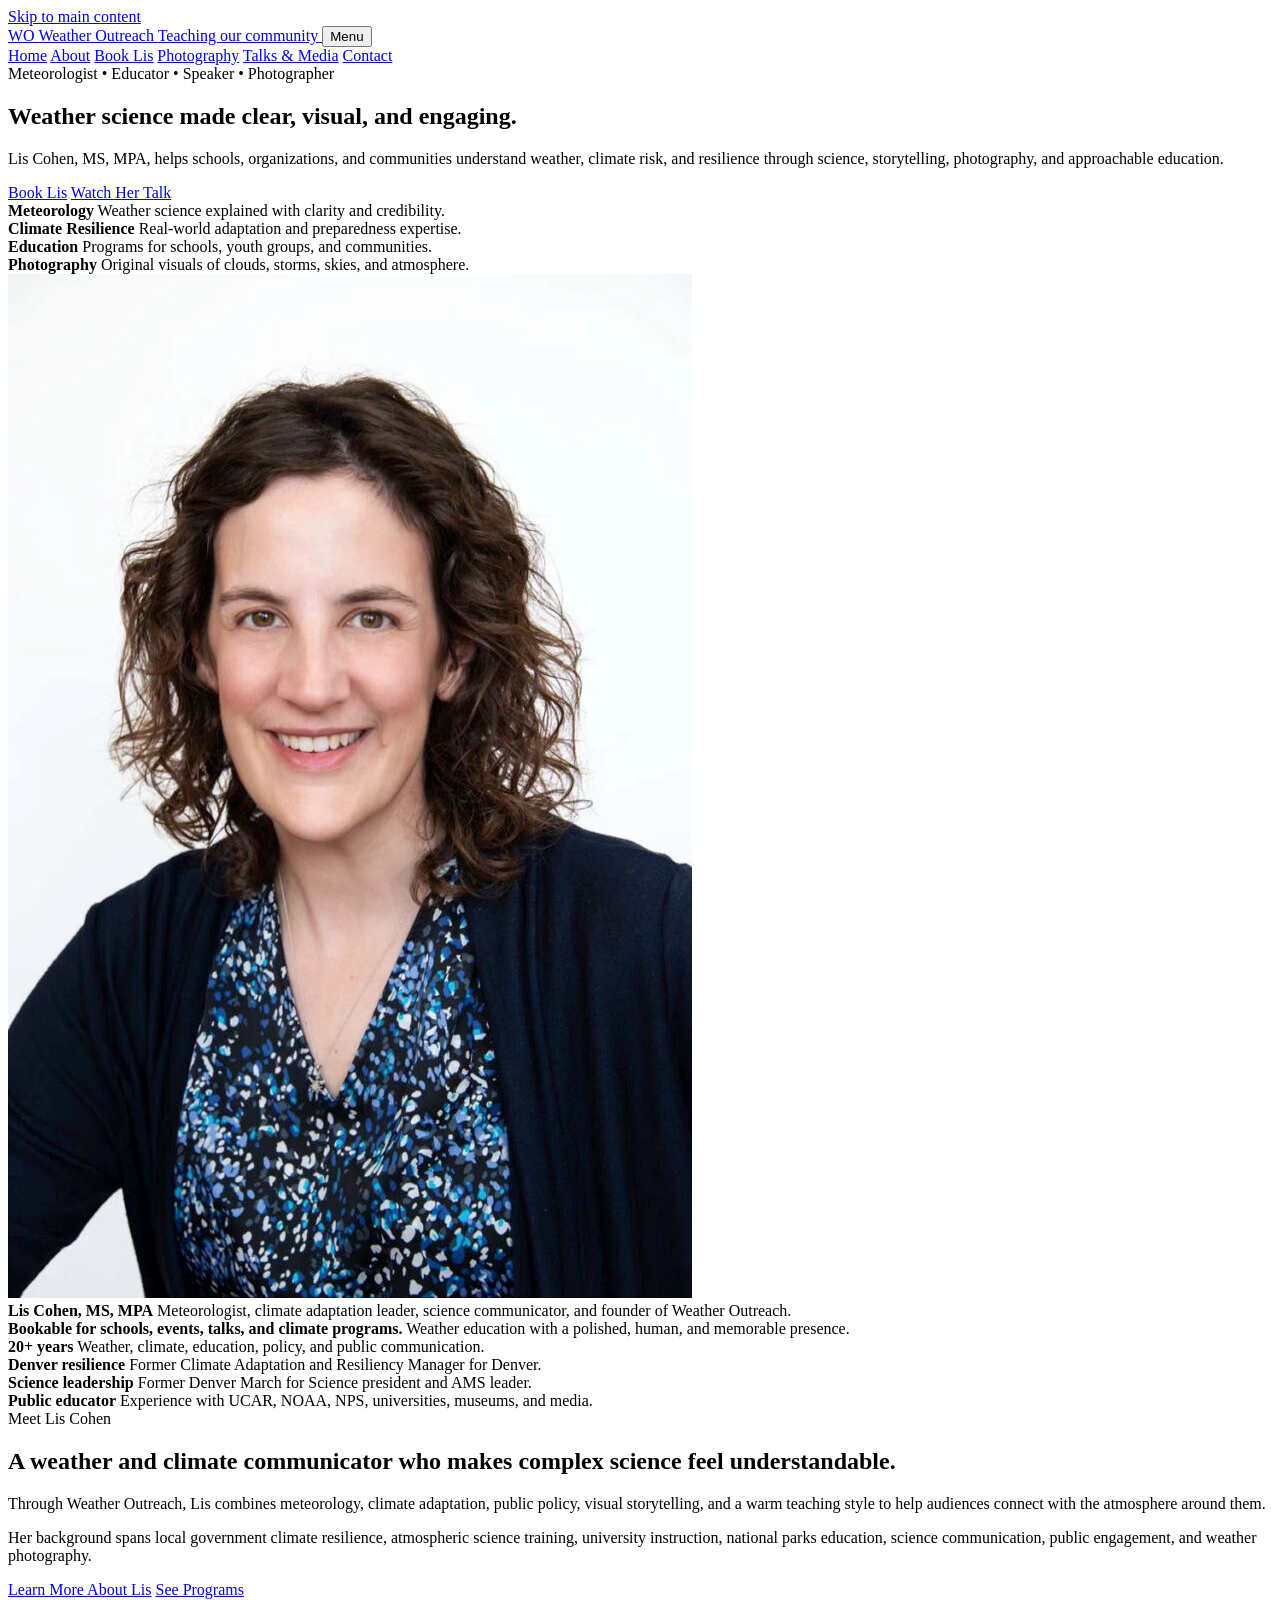
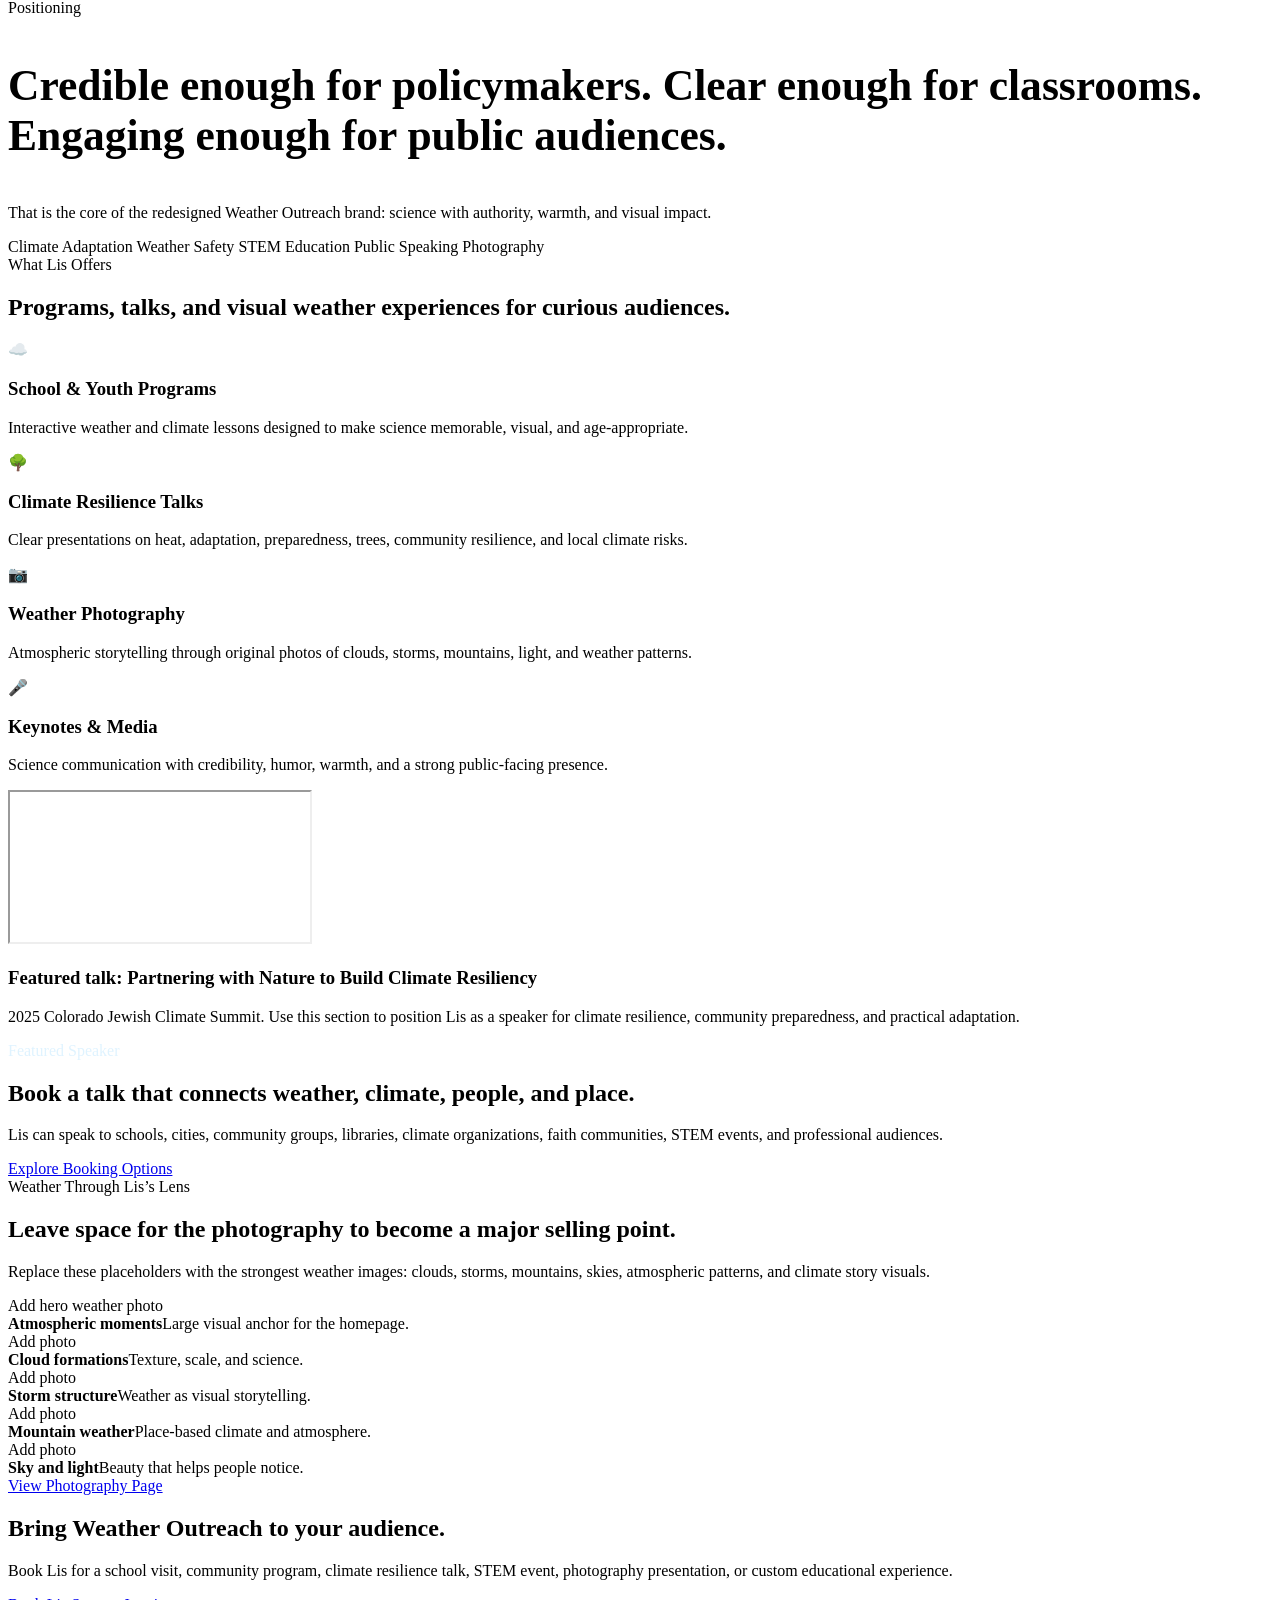
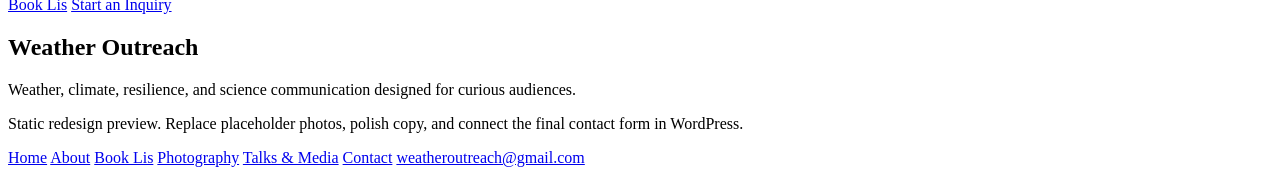
==== index.html @ 55902515 "Rename index(2).html to index.html" ====
<!doctype html>
<html lang="en">
<head>
  <meta charset="utf-8">
  <meta name="viewport" content="width=device-width, initial-scale=1">
  <title>Weather Outreach | Lis Cohen, Meteorologist & Climate Communicator</title>
  <meta name="description" content="Lis Cohen, MS, MPA, is a meteorologist, climate resilience leader, educator, speaker, and weather photographer available for programs and events.">
  <link rel="stylesheet" href="styles.css">
</head><body>
  <a class="skip-link" href="#main">Skip to main content</a>

  <header class="site-header">
    <div class="nav-wrap">
      <a class="brand" href="index.html" aria-label="Weather Outreach home">
        <span class="brand-mark">WO</span>
        <span class="brand-text">
          <span class="brand-title">Weather Outreach</span>
          <span class="brand-subtitle">Teaching our community</span>
        </span>
      </a>

      <button class="nav-toggle" type="button" aria-expanded="false" aria-controls="site-nav">Menu</button>

      <nav class="site-nav" id="site-nav" aria-label="Main navigation">
        <a href="index.html" aria-current="page">Home</a>
        <a href="about.html">About</a>
        <a href="booking.html" class="nav-cta">Book Lis</a>
        <a href="photography.html">Photography</a>
        <a href="media.html">Talks & Media</a>
        <a href="contact.html">Contact</a>
      </nav>
    </div>
  </header>

  <main id="main">
    <section class="hero-home">
      <div class="hero-grid">
        <div class="hero-copy reveal">
          <div class="eyebrow"><span class="dot"></span>Meteorologist • Educator • Speaker • Photographer</div>
          <h1 class="display">Weather science made clear, visual, and engaging.</h1>
          <p class="lead">Lis Cohen, MS, MPA, helps schools, organizations, and communities understand weather, climate risk, and resilience through science, storytelling, photography, and approachable education.</p>
          <div class="button-row">
            <a class="button white" href="booking.html">Book Lis</a>
            <a class="button ghost-white" href="media.html">Watch Her Talk</a>
          </div>

          <div class="hero-meta">
            <div>
              <strong>Meteorology</strong>
              <span>Weather science explained with clarity and credibility.</span>
            </div>
            <div>
              <strong>Climate Resilience</strong>
              <span>Real-world adaptation and preparedness expertise.</span>
            </div>
            <div>
              <strong>Education</strong>
              <span>Programs for schools, youth groups, and communities.</span>
            </div>
            <div>
              <strong>Photography</strong>
              <span>Original visuals of clouds, storms, skies, and atmosphere.</span>
            </div>
          </div>
        </div>

        <div class="hero-media reveal">
          <div class="portrait-card">
            <img src="lis.jpg" alt="Portrait of Lis Cohen" loading="eager">
            <div class="portrait-caption">
              <strong>Lis Cohen, MS, MPA</strong>
              <span>Meteorologist, climate adaptation leader, science communicator, and founder of Weather Outreach.</span>
            </div>
          </div>
          <div class="float-card">
            <strong>Bookable for schools, events, talks, and climate programs.</strong>
            <span>Weather education with a polished, human, and memorable presence.</span>
          </div>
        </div>
      </div>
    </section>

    <section class="proof-strip" aria-label="Professional highlights">
      <div class="proof-card reveal">
        <div class="proof-item">
          <strong>20+ years</strong>
          <span>Weather, climate, education, policy, and public communication.</span>
        </div>
        <div class="proof-item">
          <strong>Denver resilience</strong>
          <span>Former Climate Adaptation and Resiliency Manager for Denver.</span>
        </div>
        <div class="proof-item">
          <strong>Science leadership</strong>
          <span>Former Denver March for Science president and AMS leader.</span>
        </div>
        <div class="proof-item">
          <strong>Public educator</strong>
          <span>Experience with UCAR, NOAA, NPS, universities, museums, and media.</span>
        </div>
      </div>
    </section>

    <section class="section">
      <div class="grid-2">
        <div class="reveal">
          <div class="kicker">Meet Lis Cohen</div>
          <h2 class="title">A weather and climate communicator who makes complex science feel understandable.</h2>
          <p class="lead">Through Weather Outreach, Lis combines meteorology, climate adaptation, public policy, visual storytelling, and a warm teaching style to help audiences connect with the atmosphere around them.</p>
          <p class="text-muted">Her background spans local government climate resilience, atmospheric science training, university instruction, national parks education, science communication, public engagement, and weather photography.</p>
          <div class="button-row">
            <a class="button primary" href="about.html">Learn More About Lis</a>
            <a class="button ghost" href="booking.html">See Programs</a>
          </div>
        </div>

        <div class="panel reveal">
          <div class="kicker">Positioning</div>
          <h3 class="title" style="font-size: clamp(30px, 3.4vw, 44px);">Credible enough for policymakers. Clear enough for classrooms. Engaging enough for public audiences.</h3>
          <p class="lead">That is the core of the redesigned Weather Outreach brand: science with authority, warmth, and visual impact.</p>
          <div class="logo-row">
            <span class="logo-pill">Climate Adaptation</span>
            <span class="logo-pill">Weather Safety</span>
            <span class="logo-pill">STEM Education</span>
            <span class="logo-pill">Public Speaking</span>
            <span class="logo-pill">Photography</span>
          </div>
        </div>
      </div>
    </section>

    <section class="section compact">
      <div class="section-header center reveal">
        <div class="kicker">What Lis Offers</div>
        <h2 class="title">Programs, talks, and visual weather experiences for curious audiences.</h2>
      </div>

      <div class="grid-4">
        <article class="card lift reveal">
          <div class="card-icon">☁️</div>
          <h3>School & Youth Programs</h3>
          <p>Interactive weather and climate lessons designed to make science memorable, visual, and age-appropriate.</p>
        </article>

        <article class="card lift reveal">
          <div class="card-icon">🌳</div>
          <h3>Climate Resilience Talks</h3>
          <p>Clear presentations on heat, adaptation, preparedness, trees, community resilience, and local climate risks.</p>
        </article>

        <article class="card lift reveal">
          <div class="card-icon">📷</div>
          <h3>Weather Photography</h3>
          <p>Atmospheric storytelling through original photos of clouds, storms, mountains, light, and weather patterns.</p>
        </article>

        <article class="card lift reveal">
          <div class="card-icon">🎤</div>
          <h3>Keynotes & Media</h3>
          <p>Science communication with credibility, humor, warmth, and a strong public-facing presence.</p>
        </article>
      </div>
    </section>

    <section class="section">
      <div class="media-grid">
        <div class="video-card reveal">
          <div class="video-frame">
            <iframe src="https://www.youtube.com/embed/r7lY6BytIMY" title="Lis Cohen talk at the 2025 Colorado Jewish Climate Summit" allow="accelerometer; autoplay; clipboard-write; encrypted-media; gyroscope; picture-in-picture; web-share" allowfullscreen></iframe>
          </div>
          <div class="video-copy">
            <h3>Featured talk: Partnering with Nature to Build Climate Resiliency</h3>
            <p class="text-muted">2025 Colorado Jewish Climate Summit. Use this section to position Lis as a speaker for climate resilience, community preparedness, and practical adaptation.</p>
          </div>
        </div>

        <div class="dark-panel reveal">
          <div class="kicker" style="color: #dff3ff;">Featured Speaker</div>
          <h2 class="title">Book a talk that connects weather, climate, people, and place.</h2>
          <p>Lis can speak to schools, cities, community groups, libraries, climate organizations, faith communities, STEM events, and professional audiences.</p>
          <div class="button-row">
            <a class="button white" href="booking.html">Explore Booking Options</a>
          </div>
        </div>
      </div>
    </section>

    <section class="section compact">
      <div class="section-header reveal">
        <div class="kicker">Weather Through Lis’s Lens</div>
        <h2 class="title">Leave space for the photography to become a major selling point.</h2>
        <p class="lead">Replace these placeholders with the strongest weather images: clouds, storms, mountains, skies, atmospheric patterns, and climate story visuals.</p>
      </div>

      <div class="gallery-grid">
        <div class="photo-slot large reveal">
          <span class="placeholder-note">Add hero weather photo</span>
          <div class="photo-label"><strong>Atmospheric moments</strong><span>Large visual anchor for the homepage.</span></div>
        </div>
        <div class="photo-slot reveal">
          <span class="placeholder-note">Add photo</span>
          <div class="photo-label"><strong>Cloud formations</strong><span>Texture, scale, and science.</span></div>
        </div>
        <div class="photo-slot reveal">
          <span class="placeholder-note">Add photo</span>
          <div class="photo-label"><strong>Storm structure</strong><span>Weather as visual storytelling.</span></div>
        </div>
        <div class="photo-slot reveal">
          <span class="placeholder-note">Add photo</span>
          <div class="photo-label"><strong>Mountain weather</strong><span>Place-based climate and atmosphere.</span></div>
        </div>
        <div class="photo-slot reveal">
          <span class="placeholder-note">Add photo</span>
          <div class="photo-label"><strong>Sky and light</strong><span>Beauty that helps people notice.</span></div>
        </div>
      </div>

      <div class="button-row">
        <a class="button primary" href="photography.html">View Photography Page</a>
      </div>
    </section>

    <section class="cta-band reveal">
      <h2>Bring Weather Outreach to your audience.</h2>
      <p>Book Lis for a school visit, community program, climate resilience talk, STEM event, photography presentation, or custom educational experience.</p>
      <div class="button-row">
        <a class="button white" href="booking.html">Book Lis</a>
        <a class="button ghost-white" href="contact.html">Start an Inquiry</a>
      </div>
    </section>
  </main>

  <footer class="site-footer">
    <div class="footer-wrap">
      <div>
        <h2>Weather Outreach</h2>
        <p>Weather, climate, resilience, and science communication designed for curious audiences.</p>
        <p class="footer-small">Static redesign preview. Replace placeholder photos, polish copy, and connect the final contact form in WordPress.</p>
      </div>
      <div>
        <div class="footer-links">
          <a href="index.html">Home</a>
          <a href="about.html">About</a>
          <a href="booking.html">Book Lis</a>
          <a href="photography.html">Photography</a>
          <a href="media.html">Talks & Media</a>
          <a href="contact.html">Contact</a>
          <a href="mailto:weatheroutreach@gmail.com">weatheroutreach@gmail.com</a>
        </div>
      </div>
    </div>
  </footer>

  <script src="script.js"></script>
</body>
</html>
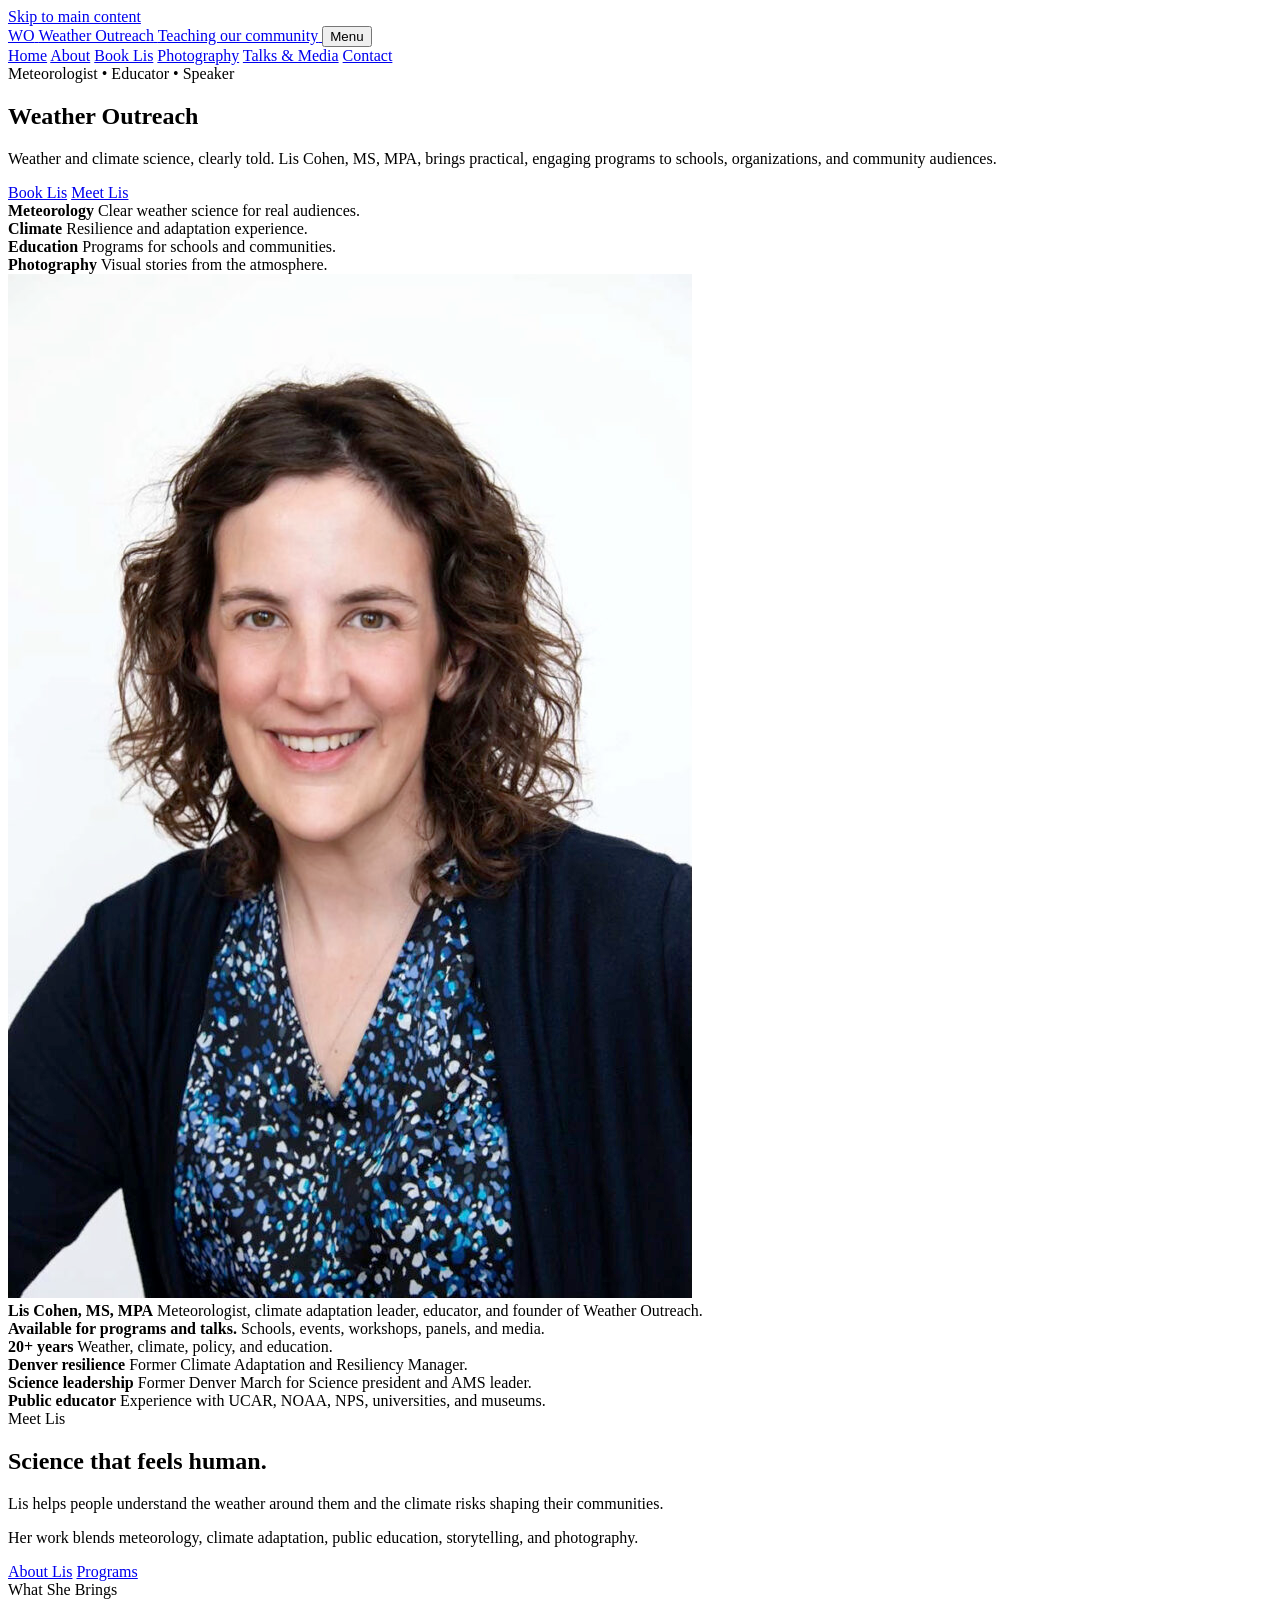
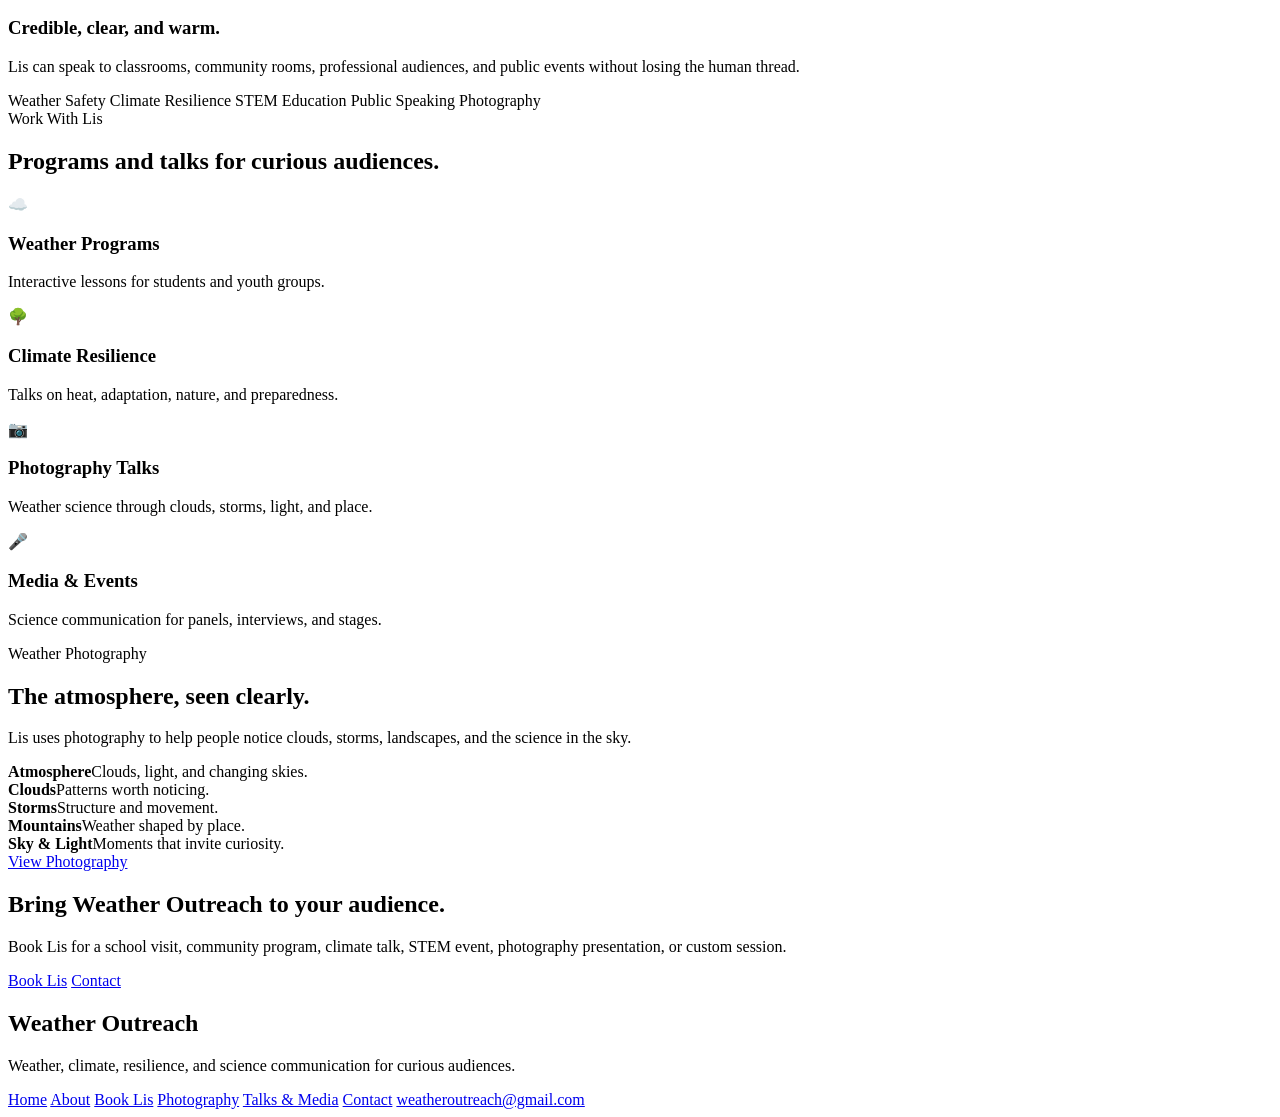
==== commit e975679a: "Rename index(3).html to index.html" ====
--- a/index.html
+++ b/index.html
@@ -3,10 +3,11 @@
 <head>
   <meta charset="utf-8">
   <meta name="viewport" content="width=device-width, initial-scale=1">
-  <title>Weather Outreach | Lis Cohen, Meteorologist & Climate Communicator</title>
-  <meta name="description" content="Lis Cohen, MS, MPA, is a meteorologist, climate resilience leader, educator, speaker, and weather photographer available for programs and events.">
+  <title>Weather Outreach | Lis Cohen</title>
+  <meta name="description" content="Weather Outreach is led by Lis Cohen, MS, MPA: meteorologist, climate adaptation leader, educator, speaker, and weather photographer.">
   <link rel="stylesheet" href="styles.css">
-</head><body>
+</head>
+<body>
   <a class="skip-link" href="#main">Skip to main content</a>
 
   <header class="site-header">
@@ -36,30 +37,30 @@
     <section class="hero-home">
       <div class="hero-grid">
         <div class="hero-copy reveal">
-          <div class="eyebrow"><span class="dot"></span>Meteorologist • Educator • Speaker • Photographer</div>
-          <h1 class="display">Weather science made clear, visual, and engaging.</h1>
-          <p class="lead">Lis Cohen, MS, MPA, helps schools, organizations, and communities understand weather, climate risk, and resilience through science, storytelling, photography, and approachable education.</p>
+          <div class="eyebrow"><span class="dot"></span>Meteorologist • Educator • Speaker</div>
+          <h1 class="display">Weather Outreach</h1>
+          <p class="lead">Weather and climate science, clearly told. Lis Cohen, MS, MPA, brings practical, engaging programs to schools, organizations, and community audiences.</p>
           <div class="button-row">
             <a class="button white" href="booking.html">Book Lis</a>
-            <a class="button ghost-white" href="media.html">Watch Her Talk</a>
+            <a class="button ghost-white" href="about.html">Meet Lis</a>
           </div>
 
           <div class="hero-meta">
             <div>
               <strong>Meteorology</strong>
-              <span>Weather science explained with clarity and credibility.</span>
-            </div>
-            <div>
-              <strong>Climate Resilience</strong>
-              <span>Real-world adaptation and preparedness expertise.</span>
+              <span>Clear weather science for real audiences.</span>
+            </div>
+            <div>
+              <strong>Climate</strong>
+              <span>Resilience and adaptation experience.</span>
             </div>
             <div>
               <strong>Education</strong>
-              <span>Programs for schools, youth groups, and communities.</span>
+              <span>Programs for schools and communities.</span>
             </div>
             <div>
               <strong>Photography</strong>
-              <span>Original visuals of clouds, storms, skies, and atmosphere.</span>
+              <span>Visual stories from the atmosphere.</span>
             </div>
           </div>
         </div>
@@ -69,12 +70,12 @@
             <img src="lis.jpg" alt="Portrait of Lis Cohen" loading="eager">
             <div class="portrait-caption">
               <strong>Lis Cohen, MS, MPA</strong>
-              <span>Meteorologist, climate adaptation leader, science communicator, and founder of Weather Outreach.</span>
+              <span>Meteorologist, climate adaptation leader, educator, and founder of Weather Outreach.</span>
             </div>
           </div>
           <div class="float-card">
-            <strong>Bookable for schools, events, talks, and climate programs.</strong>
-            <span>Weather education with a polished, human, and memorable presence.</span>
+            <strong>Available for programs and talks.</strong>
+            <span>Schools, events, workshops, panels, and media.</span>
           </div>
         </div>
       </div>
@@ -84,11 +85,11 @@
       <div class="proof-card reveal">
         <div class="proof-item">
           <strong>20+ years</strong>
-          <span>Weather, climate, education, policy, and public communication.</span>
+          <span>Weather, climate, policy, and education.</span>
         </div>
         <div class="proof-item">
           <strong>Denver resilience</strong>
-          <span>Former Climate Adaptation and Resiliency Manager for Denver.</span>
+          <span>Former Climate Adaptation and Resiliency Manager.</span>
         </div>
         <div class="proof-item">
           <strong>Science leadership</strong>
@@ -96,7 +97,7 @@
         </div>
         <div class="proof-item">
           <strong>Public educator</strong>
-          <span>Experience with UCAR, NOAA, NPS, universities, museums, and media.</span>
+          <span>Experience with UCAR, NOAA, NPS, universities, and museums.</span>
         </div>
       </div>
     </section>
@@ -104,23 +105,23 @@
     <section class="section">
       <div class="grid-2">
         <div class="reveal">
-          <div class="kicker">Meet Lis Cohen</div>
-          <h2 class="title">A weather and climate communicator who makes complex science feel understandable.</h2>
-          <p class="lead">Through Weather Outreach, Lis combines meteorology, climate adaptation, public policy, visual storytelling, and a warm teaching style to help audiences connect with the atmosphere around them.</p>
-          <p class="text-muted">Her background spans local government climate resilience, atmospheric science training, university instruction, national parks education, science communication, public engagement, and weather photography.</p>
+          <div class="kicker">Meet Lis</div>
+          <h2 class="title">Science that feels human.</h2>
+          <p class="lead">Lis helps people understand the weather around them and the climate risks shaping their communities.</p>
+          <p class="text-muted">Her work blends meteorology, climate adaptation, public education, storytelling, and photography.</p>
           <div class="button-row">
-            <a class="button primary" href="about.html">Learn More About Lis</a>
-            <a class="button ghost" href="booking.html">See Programs</a>
+            <a class="button primary" href="about.html">About Lis</a>
+            <a class="button ghost" href="booking.html">Programs</a>
           </div>
         </div>
 
         <div class="panel reveal">
-          <div class="kicker">Positioning</div>
-          <h3 class="title" style="font-size: clamp(30px, 3.4vw, 44px);">Credible enough for policymakers. Clear enough for classrooms. Engaging enough for public audiences.</h3>
-          <p class="lead">That is the core of the redesigned Weather Outreach brand: science with authority, warmth, and visual impact.</p>
+          <div class="kicker">What She Brings</div>
+          <h3 class="panel-title">Credible, clear, and warm.</h3>
+          <p class="lead">Lis can speak to classrooms, community rooms, professional audiences, and public events without losing the human thread.</p>
           <div class="logo-row">
-            <span class="logo-pill">Climate Adaptation</span>
             <span class="logo-pill">Weather Safety</span>
+            <span class="logo-pill">Climate Resilience</span>
             <span class="logo-pill">STEM Education</span>
             <span class="logo-pill">Public Speaking</span>
             <span class="logo-pill">Photography</span>
@@ -131,101 +132,73 @@
 
     <section class="section compact">
       <div class="section-header center reveal">
-        <div class="kicker">What Lis Offers</div>
-        <h2 class="title">Programs, talks, and visual weather experiences for curious audiences.</h2>
+        <div class="kicker">Work With Lis</div>
+        <h2 class="title">Programs and talks for curious audiences.</h2>
       </div>
 
       <div class="grid-4">
         <article class="card lift reveal">
           <div class="card-icon">☁️</div>
-          <h3>School & Youth Programs</h3>
-          <p>Interactive weather and climate lessons designed to make science memorable, visual, and age-appropriate.</p>
+          <h3>Weather Programs</h3>
+          <p>Interactive lessons for students and youth groups.</p>
         </article>
 
         <article class="card lift reveal">
           <div class="card-icon">🌳</div>
-          <h3>Climate Resilience Talks</h3>
-          <p>Clear presentations on heat, adaptation, preparedness, trees, community resilience, and local climate risks.</p>
+          <h3>Climate Resilience</h3>
+          <p>Talks on heat, adaptation, nature, and preparedness.</p>
         </article>
 
         <article class="card lift reveal">
           <div class="card-icon">📷</div>
-          <h3>Weather Photography</h3>
-          <p>Atmospheric storytelling through original photos of clouds, storms, mountains, light, and weather patterns.</p>
+          <h3>Photography Talks</h3>
+          <p>Weather science through clouds, storms, light, and place.</p>
         </article>
 
         <article class="card lift reveal">
           <div class="card-icon">🎤</div>
-          <h3>Keynotes & Media</h3>
-          <p>Science communication with credibility, humor, warmth, and a strong public-facing presence.</p>
-        </article>
-      </div>
-    </section>
-
-    <section class="section">
-      <div class="media-grid">
-        <div class="video-card reveal">
-          <div class="video-frame">
-            <iframe src="https://www.youtube.com/embed/r7lY6BytIMY" title="Lis Cohen talk at the 2025 Colorado Jewish Climate Summit" allow="accelerometer; autoplay; clipboard-write; encrypted-media; gyroscope; picture-in-picture; web-share" allowfullscreen></iframe>
-          </div>
-          <div class="video-copy">
-            <h3>Featured talk: Partnering with Nature to Build Climate Resiliency</h3>
-            <p class="text-muted">2025 Colorado Jewish Climate Summit. Use this section to position Lis as a speaker for climate resilience, community preparedness, and practical adaptation.</p>
-          </div>
-        </div>
-
-        <div class="dark-panel reveal">
-          <div class="kicker" style="color: #dff3ff;">Featured Speaker</div>
-          <h2 class="title">Book a talk that connects weather, climate, people, and place.</h2>
-          <p>Lis can speak to schools, cities, community groups, libraries, climate organizations, faith communities, STEM events, and professional audiences.</p>
-          <div class="button-row">
-            <a class="button white" href="booking.html">Explore Booking Options</a>
-          </div>
-        </div>
+          <h3>Media & Events</h3>
+          <p>Science communication for panels, interviews, and stages.</p>
+        </article>
       </div>
     </section>
 
     <section class="section compact">
       <div class="section-header reveal">
-        <div class="kicker">Weather Through Lis’s Lens</div>
-        <h2 class="title">Leave space for the photography to become a major selling point.</h2>
-        <p class="lead">Replace these placeholders with the strongest weather images: clouds, storms, mountains, skies, atmospheric patterns, and climate story visuals.</p>
+        <div class="kicker">Weather Photography</div>
+        <h2 class="title">The atmosphere, seen clearly.</h2>
+        <p class="lead">Lis uses photography to help people notice clouds, storms, landscapes, and the science in the sky.</p>
       </div>
 
       <div class="gallery-grid">
-        <div class="photo-slot large reveal">
-          <span class="placeholder-note">Add hero weather photo</span>
-          <div class="photo-label"><strong>Atmospheric moments</strong><span>Large visual anchor for the homepage.</span></div>
-        </div>
-        <div class="photo-slot reveal">
-          <span class="placeholder-note">Add photo</span>
-          <div class="photo-label"><strong>Cloud formations</strong><span>Texture, scale, and science.</span></div>
-        </div>
-        <div class="photo-slot reveal">
-          <span class="placeholder-note">Add photo</span>
-          <div class="photo-label"><strong>Storm structure</strong><span>Weather as visual storytelling.</span></div>
-        </div>
-        <div class="photo-slot reveal">
-          <span class="placeholder-note">Add photo</span>
-          <div class="photo-label"><strong>Mountain weather</strong><span>Place-based climate and atmosphere.</span></div>
-        </div>
-        <div class="photo-slot reveal">
-          <span class="placeholder-note">Add photo</span>
-          <div class="photo-label"><strong>Sky and light</strong><span>Beauty that helps people notice.</span></div>
+        <div class="photo-slot large sky-1 reveal">
+          <div class="photo-label"><strong>Atmosphere</strong><span>Clouds, light, and changing skies.</span></div>
+        </div>
+        <div class="photo-slot sky-2 reveal">
+          <div class="photo-label"><strong>Clouds</strong><span>Patterns worth noticing.</span></div>
+        </div>
+        <div class="photo-slot sky-3 reveal">
+          <div class="photo-label"><strong>Storms</strong><span>Structure and movement.</span></div>
+        </div>
+        <div class="photo-slot sky-4 reveal">
+          <div class="photo-label"><strong>Mountains</strong><span>Weather shaped by place.</span></div>
+        </div>
+        <div class="photo-slot sky-5 reveal">
+          <div class="photo-label"><strong>Sky & Light</strong><span>Moments that invite curiosity.</span></div>
         </div>
       </div>
 
       <div class="button-row">
-        <a class="button primary" href="photography.html">View Photography Page</a>
+        <a class="button primary" href="photography.html">View Photography</a>
       </div>
     </section>
 
     <section class="cta-band reveal">
       <h2>Bring Weather Outreach to your audience.</h2>
-      <p>Book Lis for a school visit, community program, climate resilience talk, STEM event, photography presentation, or custom educational experience.</p>
+      <p>Book Lis for a school visit, community program, climate talk, STEM event, photography presentation, or custom session.</p>
       <div class="button-row">
         <a class="button white" href="booking.html">Book Lis</a>
-        <a class="button ghost-white" href="contact.html">Start an Inquiry</a>
+        <a class="button ghost-white" href="contact.html">Contact</a>
       </div>
     </section>
   </main>
@@ -234,8 +207,7 @@
     <div class="footer-wrap">
       <div>
         <h2>Weather Outreach</h2>
-        <p>Weather, climate, resilience, and science communication designed for curious audiences.</p>
-        <p class="footer-small">Static redesign preview. Replace placeholder photos, polish copy, and connect the final contact form in WordPress.</p>
+        <p>Weather, climate, resilience, and science communication for curious audiences.</p>
       </div>
       <div>
         <div class="footer-links">
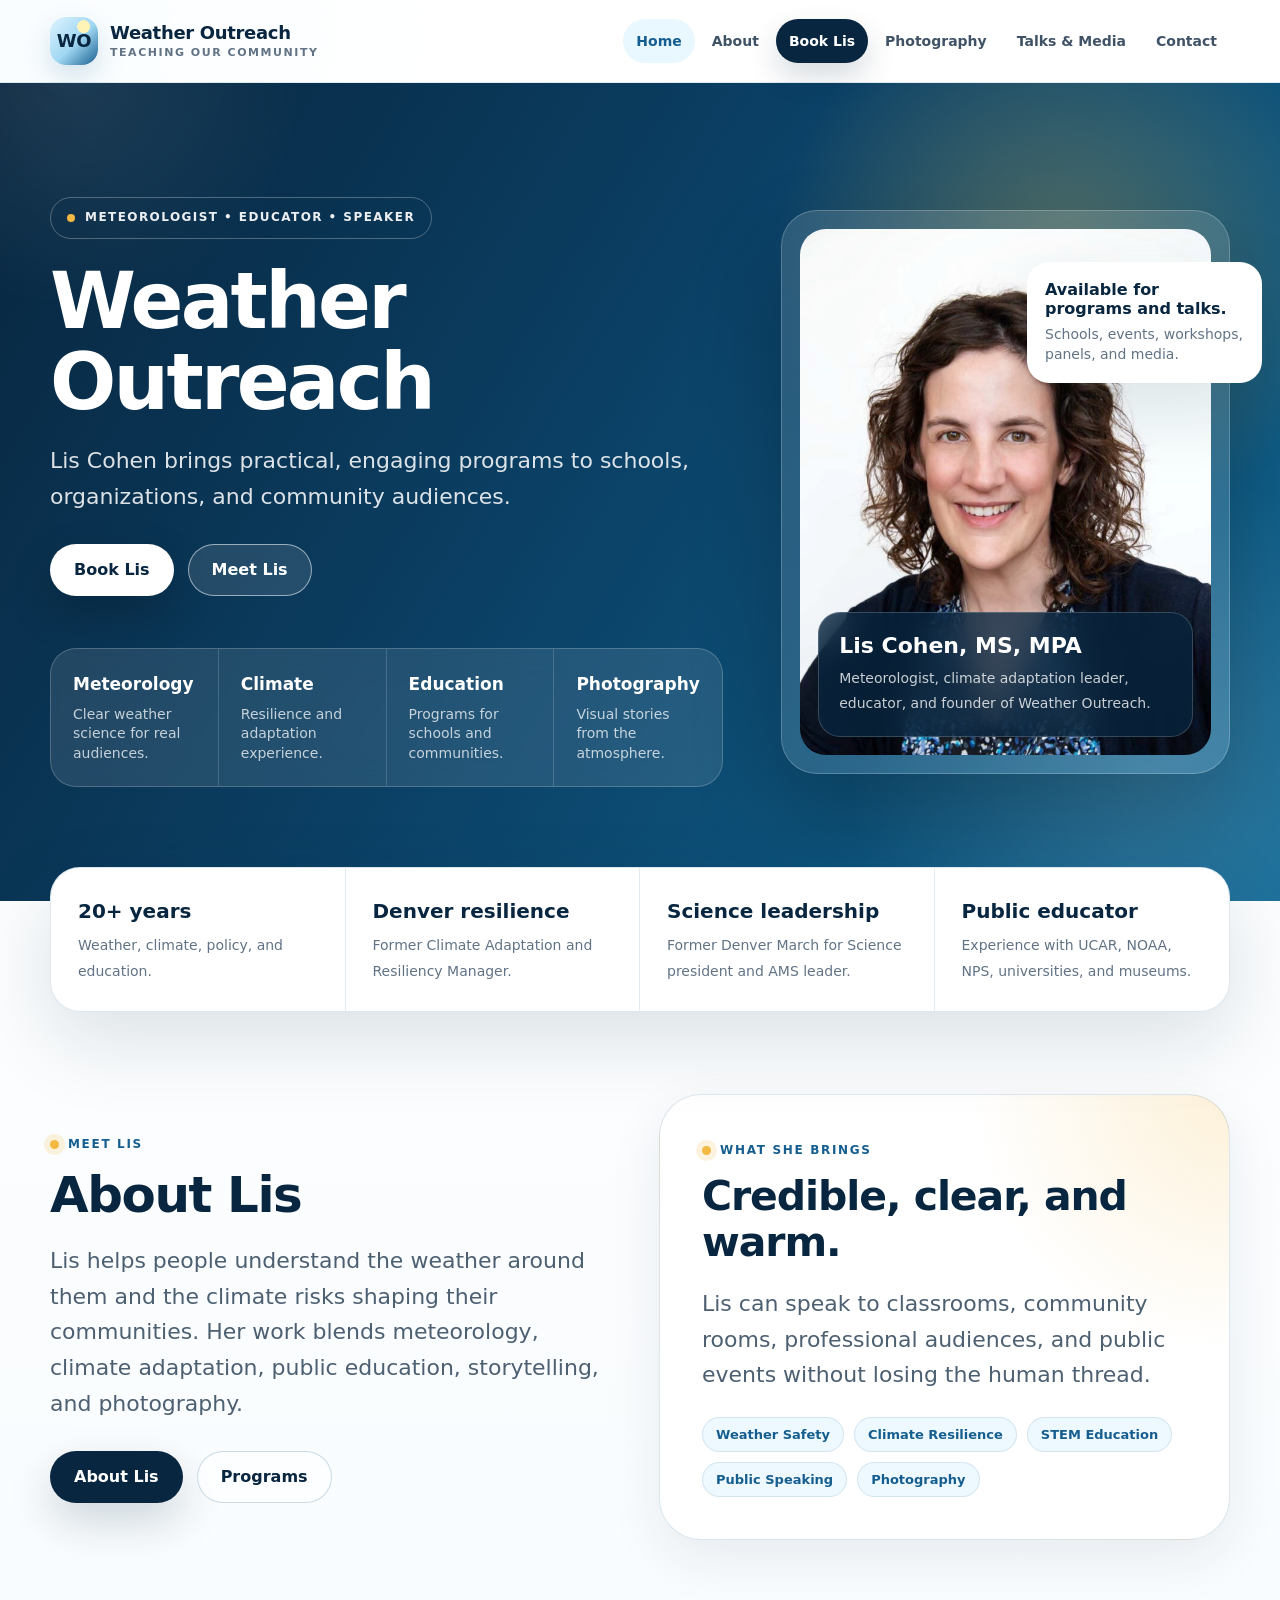
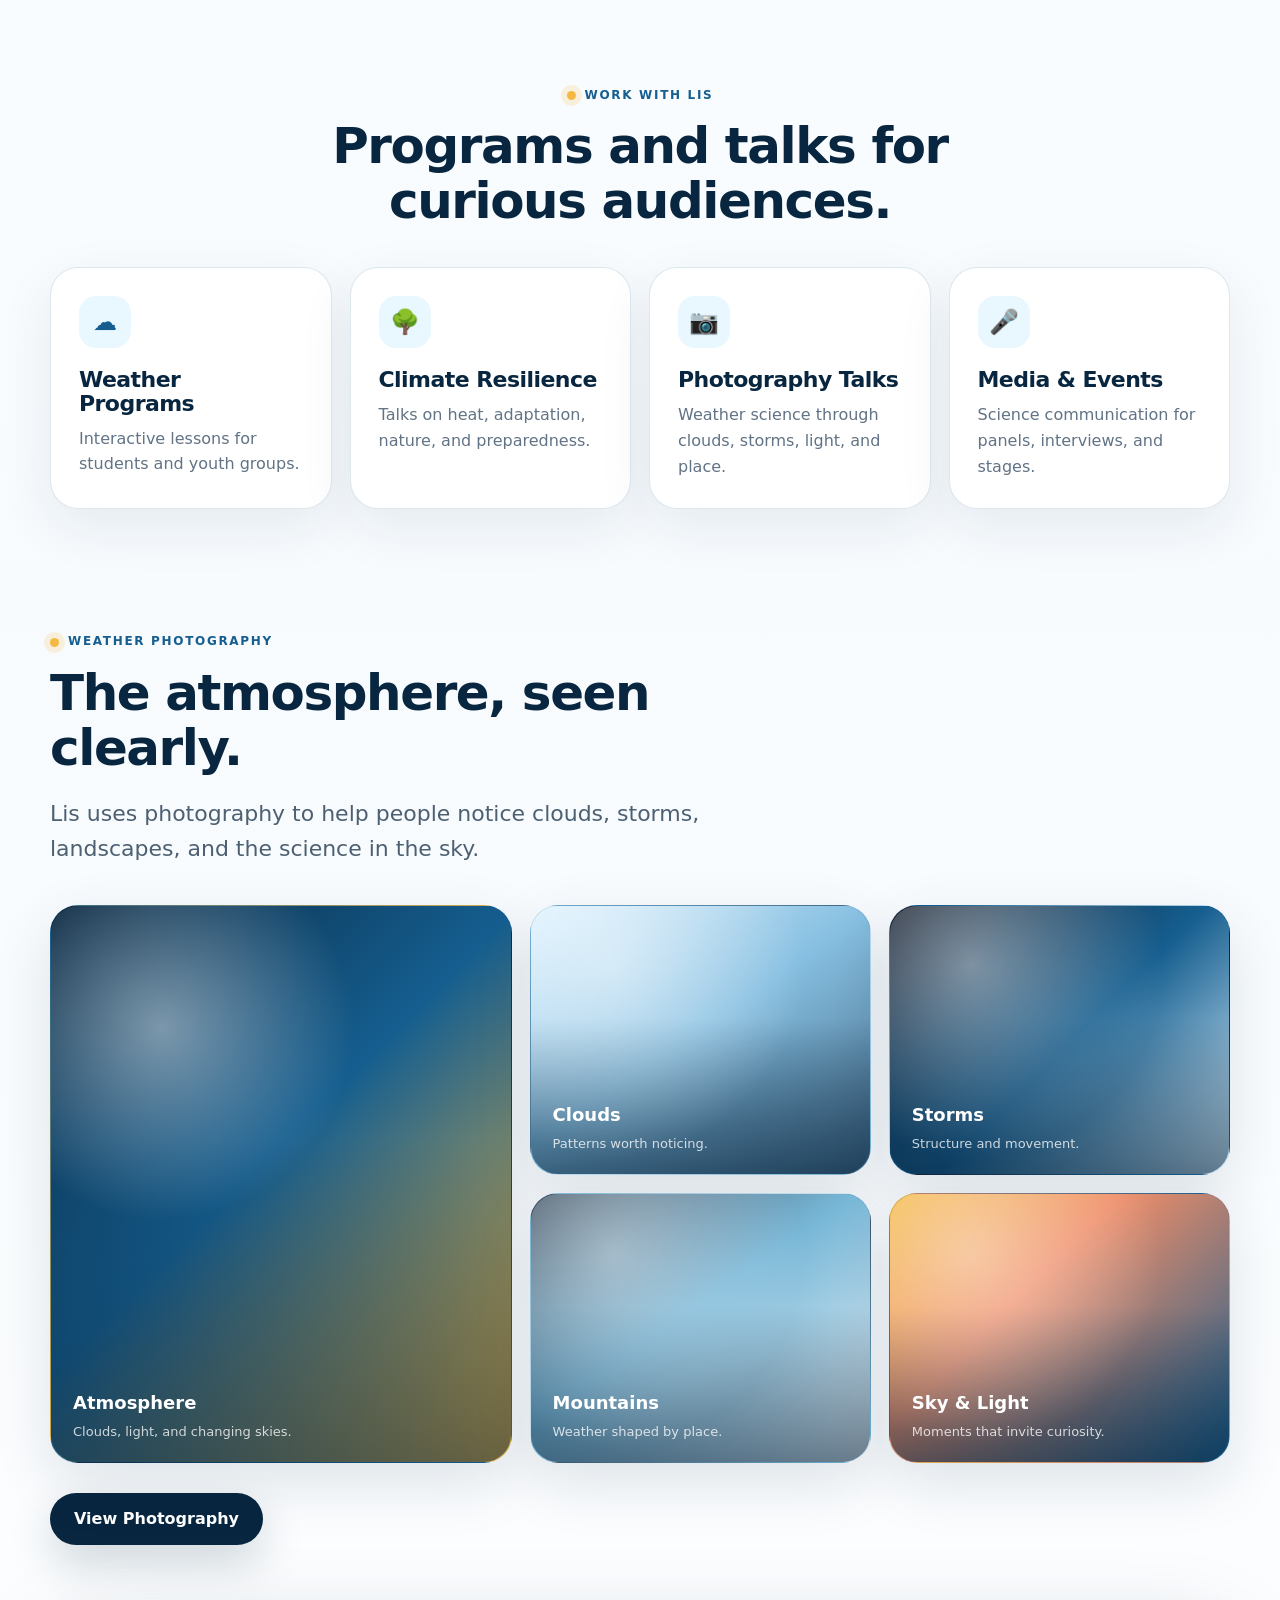
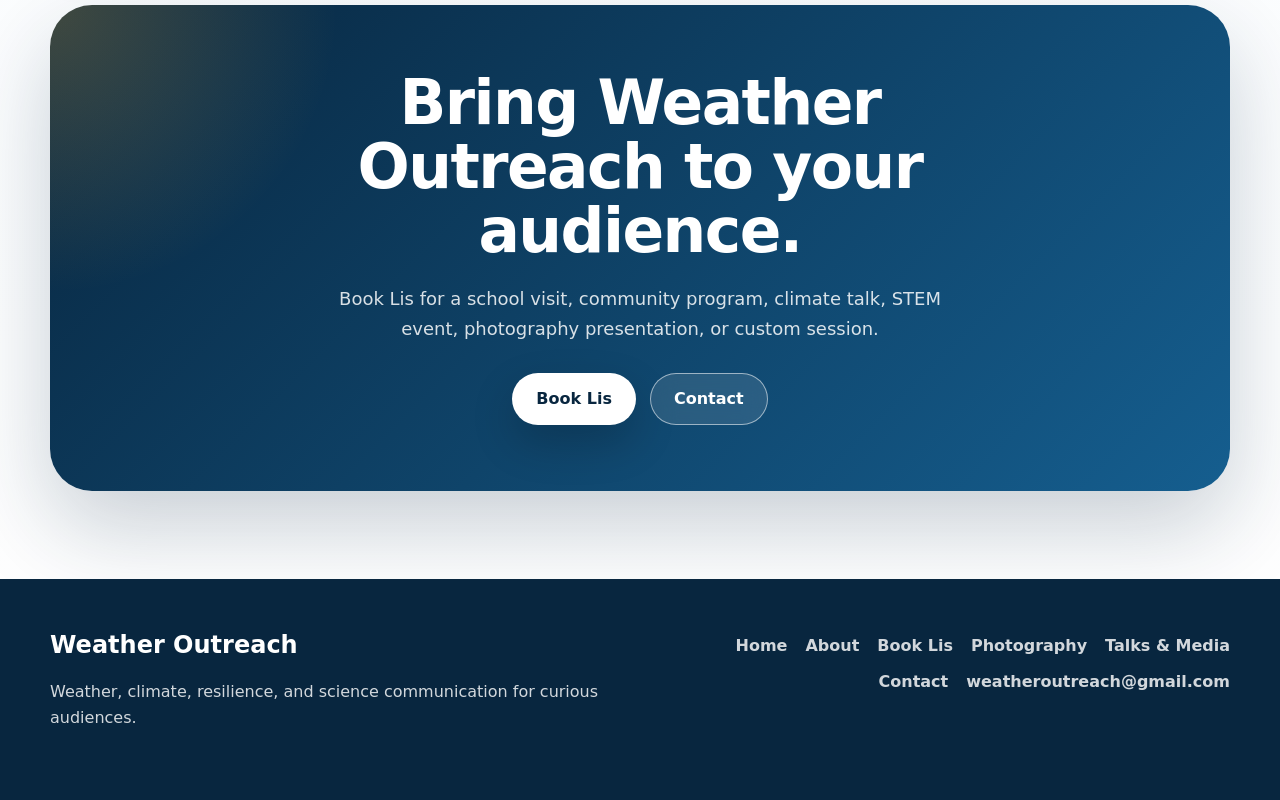
==== commit e858f20a: "Update index.html" ====
--- a/index.html
+++ b/index.html
@@ -39,7 +39,7 @@
         <div class="hero-copy reveal">
           <div class="eyebrow"><span class="dot"></span>Meteorologist • Educator • Speaker</div>
           <h1 class="display">Weather Outreach</h1>
-          <p class="lead">Weather and climate science, clearly told. Lis Cohen, MS, MPA, brings practical, engaging programs to schools, organizations, and community audiences.</p>
+          <p class="lead">Lis Cohen brings practical, engaging programs to schools, organizations, and community audiences.</p>
           <div class="button-row">
             <a class="button white" href="booking.html">Book Lis</a>
             <a class="button ghost-white" href="about.html">Meet Lis</a>
@@ -106,9 +106,8 @@
       <div class="grid-2">
         <div class="reveal">
           <div class="kicker">Meet Lis</div>
-          <h2 class="title">Science that feels human.</h2>
-          <p class="lead">Lis helps people understand the weather around them and the climate risks shaping their communities.</p>
-          <p class="text-muted">Her work blends meteorology, climate adaptation, public education, storytelling, and photography.</p>
+          <h2 class="title">About Lis</h2>
+          <p class="lead">Lis helps people understand the weather around them and the climate risks shaping their communities. Her work blends meteorology, climate adaptation, public education, storytelling, and photography.</p>
           <div class="button-row">
             <a class="button primary" href="about.html">About Lis</a>
             <a class="button ghost" href="booking.html">Programs</a>
--- a/styles.css
+++ b/styles.css
@@ -0,0 +1,1598 @@
+:root {
+  --navy: #08263f;
+  --navy-2: #0d3557;
+  --blue: #155e8f;
+  --blue-2: #2686bd;
+  --sky: #dff3ff;
+  --sky-2: #eef9ff;
+  --mist: #f6fbff;
+  --cloud: #ffffff;
+  --gold: #f4b942;
+  --coral: #f47c5a;
+  --green: #69a88f;
+  --text: #203040;
+  --muted: #617385;
+  --line: rgba(21, 94, 143, 0.15);
+  --shadow: 0 28px 80px rgba(8, 38, 63, 0.13);
+  --shadow-soft: 0 18px 54px rgba(8, 38, 63, 0.08);
+  --radius: 28px;
+  --radius-lg: 42px;
+  --max: 1180px;
+}
+
+* {
+  box-sizing: border-box;
+}
+
+html {
+  scroll-behavior: smooth;
+}
+
+body {
+  margin: 0;
+  color: var(--text);
+  background:
+    radial-gradient(circle at top left, rgba(223, 243, 255, 0.9), transparent 30rem),
+    linear-gradient(180deg, #ffffff 0%, #f7fbfe 55%, #ffffff 100%);
+  font-family: Aptos, "Segoe UI", ui-sans-serif, system-ui, -apple-system, BlinkMacSystemFont, sans-serif;
+  font-size: 16px;
+  line-height: 1.62;
+}
+
+body.menu-open {
+  overflow: hidden;
+}
+
+img,
+svg,
+video {
+  max-width: 100%;
+  display: block;
+}
+
+a {
+  color: inherit;
+}
+
+p,
+h1,
+h2,
+h3,
+h4 {
+  overflow-wrap: break-word;
+}
+
+.skip-link {
+  position: absolute;
+  left: -999px;
+  top: 12px;
+  z-index: 999;
+  background: var(--navy);
+  color: #fff;
+  padding: 10px 14px;
+  border-radius: 999px;
+}
+
+.skip-link:focus {
+  left: 12px;
+}
+
+.site-header {
+  position: sticky;
+  top: 0;
+  z-index: 50;
+  background: rgba(255, 255, 255, 0.8);
+  backdrop-filter: blur(18px);
+  border-bottom: 1px solid rgba(21, 94, 143, 0.12);
+}
+
+.nav-wrap {
+  width: min(var(--max), calc(100% - 36px));
+  margin: 0 auto;
+  min-height: 82px;
+  display: flex;
+  align-items: center;
+  justify-content: space-between;
+  gap: 22px;
+}
+
+.brand {
+  display: inline-flex;
+  align-items: center;
+  gap: 12px;
+  text-decoration: none;
+  color: var(--navy);
+  font-weight: 720;
+  letter-spacing: -0.02em;
+}
+
+.brand-mark {
+  width: 48px;
+  height: 48px;
+  border-radius: 16px;
+  display: grid;
+  place-items: center;
+  background:
+    radial-gradient(circle at 70% 20%, #fff3b5 0 12%, transparent 13%),
+    linear-gradient(135deg, #dff3ff, #9fd7f2 54%, #155e8f);
+  color: var(--navy);
+  box-shadow: 0 12px 28px rgba(21, 94, 143, 0.18);
+  font-size: 18px;
+}
+
+.brand-text {
+  display: grid;
+  line-height: 1.05;
+}
+
+.brand-title {
+  font-size: 18px;
+}
+
+.brand-subtitle {
+  font-size: 11px;
+  letter-spacing: 0.14em;
+  text-transform: uppercase;
+  color: var(--muted);
+  font-weight: 700;
+  margin-top: 4px;
+}
+
+.site-nav {
+  display: flex;
+  align-items: center;
+  gap: 4px;
+}
+
+.site-nav a {
+  text-decoration: none;
+  color: #405366;
+  font-size: 14px;
+  font-weight: 700;
+  padding: 11px 13px;
+  border-radius: 999px;
+  transition: background 0.2s ease, color 0.2s ease, transform 0.2s ease;
+}
+
+.site-nav a:hover,
+.site-nav a[aria-current="page"] {
+  background: #e9f7ff;
+  color: var(--blue);
+}
+
+.nav-cta {
+  background: var(--navy) !important;
+  color: #fff !important;
+  box-shadow: 0 14px 30px rgba(8, 38, 63, 0.16);
+}
+
+.nav-toggle {
+  display: none;
+  border: 0;
+  background: var(--navy);
+  color: white;
+  border-radius: 999px;
+  padding: 11px 15px;
+  font-weight: 760;
+}
+
+main {
+  overflow: hidden;
+}
+
+.section {
+  width: min(var(--max), calc(100% - 36px));
+  margin: 0 auto;
+  padding: 82px 0;
+}
+
+.section.compact {
+  padding: 60px 0;
+}
+
+.section-header {
+  max-width: 720px;
+  margin-bottom: 38px;
+}
+
+.section-header.center {
+  margin-left: auto;
+  margin-right: auto;
+  text-align: center;
+}
+
+.kicker {
+  display: inline-flex;
+  align-items: center;
+  gap: 9px;
+  color: var(--blue);
+  font-size: 12px;
+  font-weight: 760;
+  letter-spacing: 0.14em;
+  text-transform: uppercase;
+  margin-bottom: 14px;
+}
+
+.kicker::before {
+  content: "";
+  width: 9px;
+  height: 9px;
+  border-radius: 999px;
+  background: var(--gold);
+  box-shadow: 0 0 0 6px rgba(244, 185, 66, 0.18);
+}
+
+.eyebrow {
+  display: inline-flex;
+  align-items: center;
+  gap: 10px;
+  padding: 10px 16px;
+  border: 1px solid rgba(255, 255, 255, 0.28);
+  border-radius: 999px;
+  color: rgba(255, 255, 255, 0.92);
+  font-size: 12px;
+  font-weight: 760;
+  letter-spacing: 0.12em;
+  text-transform: uppercase;
+  backdrop-filter: blur(12px);
+}
+
+.eyebrow .dot {
+  width: 8px;
+  height: 8px;
+  border-radius: 999px;
+  background: var(--gold);
+}
+
+h1,
+h2,
+h3,
+h4 {
+  color: var(--navy);
+  line-height: 1.08;
+  margin-top: 0;
+}
+
+.display {
+  font-size: clamp(46px, 6.2vw, 78px);
+  line-height: 1.04;
+  letter-spacing: -0.035em;
+  font-weight: 680;
+  margin: 22px 0 0;
+}
+
+.page-title {
+  font-size: clamp(40px, 5.2vw, 64px);
+  line-height: 1.05;
+  letter-spacing: -0.028em;
+  font-weight: 680;
+  margin: 18px 0 0;
+}
+
+.title {
+  font-size: clamp(30px, 3.9vw, 50px);
+  line-height: 1.1;
+  letter-spacing: -0.028em;
+  font-weight: 680;
+  margin: 0;
+}
+
+.title.small {
+  font-size: clamp(28px, 3.3vw, 42px);
+}
+
+.panel-title {
+  color: var(--navy);
+  font-size: clamp(28px, 3.2vw, 42px);
+  line-height: 1.12;
+  letter-spacing: -0.026em;
+  font-weight: 680;
+  margin: 0;
+}
+
+.lead {
+  font-size: clamp(18px, 2vw, 22px);
+  line-height: 1.62;
+  color: #4d6072;
+  margin: 20px 0 0;
+}
+
+.text-muted {
+  color: var(--muted);
+}
+
+.max-650 {
+  max-width: 650px;
+}
+
+.button-row {
+  display: flex;
+  flex-wrap: wrap;
+  gap: 14px;
+  margin-top: 30px;
+}
+
+.button {
+  display: inline-flex;
+  align-items: center;
+  justify-content: center;
+  min-height: 52px;
+  padding: 0 23px;
+  border-radius: 999px;
+  font-weight: 760;
+  text-decoration: none;
+  border: 1px solid transparent;
+  transition: transform 0.2s ease, box-shadow 0.2s ease, background 0.2s ease, color 0.2s ease;
+}
+
+.button:hover {
+  transform: translateY(-2px);
+}
+
+.button.primary {
+  background: var(--navy);
+  color: white;
+  box-shadow: 0 18px 44px rgba(8, 38, 63, 0.18);
+}
+
+.button.white {
+  background: #fff;
+  color: var(--navy);
+  box-shadow: 0 18px 44px rgba(0, 0, 0, 0.2);
+}
+
+.button.ghost {
+  color: var(--navy);
+  border-color: rgba(21, 94, 143, 0.22);
+  background: rgba(255, 255, 255, 0.65);
+}
+
+.button.ghost-white {
+  color: white;
+  border-color: rgba(255, 255, 255, 0.54);
+  background: rgba(255, 255, 255, 0.11);
+  backdrop-filter: blur(12px);
+}
+
+.hero-home {
+  position: relative;
+  min-height: calc(100vh - 82px);
+  display: grid;
+  align-items: center;
+  background:
+    radial-gradient(circle at 83% 22%, rgba(244, 185, 66, 0.3), transparent 18rem),
+    linear-gradient(120deg, rgba(8, 38, 63, 0.96), rgba(11, 67, 105, 0.9) 50%, rgba(16, 108, 151, 0.76)),
+    linear-gradient(135deg, #08263f, #155e8f);
+  color: white;
+  overflow: hidden;
+}
+
+.hero-home::before,
+.hero-home::after {
+  content: "";
+  position: absolute;
+  border-radius: 999px;
+  filter: blur(2px);
+  opacity: 0.45;
+  pointer-events: none;
+}
+
+.hero-home::before {
+  width: 44rem;
+  height: 44rem;
+  right: -14rem;
+  bottom: -14rem;
+  background: radial-gradient(circle, rgba(223, 243, 255, 0.35), transparent 62%);
+}
+
+.hero-home::after {
+  width: 31rem;
+  height: 31rem;
+  left: -11rem;
+  top: -16rem;
+  background: radial-gradient(circle, rgba(255, 255, 255, 0.2), transparent 68%);
+}
+
+.hero-grid {
+  position: relative;
+  z-index: 2;
+  width: min(var(--max), calc(100% - 36px));
+  margin: 0 auto;
+  padding: 86px 0;
+  display: grid;
+  grid-template-columns: minmax(0, 1.08fr) minmax(350px, 0.72fr);
+  align-items: center;
+  gap: 58px;
+}
+
+.hero-copy .display,
+.hero-copy .lead {
+  color: white;
+}
+
+.hero-copy .lead {
+  max-width: 650px;
+  color: rgba(255, 255, 255, 0.86);
+}
+
+.hero-meta {
+  display: grid;
+  grid-template-columns: repeat(4, 1fr);
+  gap: 0;
+  max-width: 860px;
+  margin-top: 52px;
+  border: 1px solid rgba(255, 255, 255, 0.20);
+  border-radius: 26px;
+  overflow: hidden;
+  backdrop-filter: blur(16px);
+  background: rgba(255, 255, 255, 0.10);
+}
+
+.hero-meta div {
+  padding: 22px;
+  border-right: 1px solid rgba(255, 255, 255, 0.16);
+}
+
+.hero-meta div:last-child {
+  border-right: 0;
+}
+
+.hero-meta strong {
+  display: block;
+  color: #fff;
+  font-size: 17px;
+  margin-bottom: 6px;
+}
+
+.hero-meta span {
+  display: block;
+  color: rgba(255, 255, 255, 0.74);
+  font-size: 14px;
+  line-height: 1.4;
+}
+
+.hero-media {
+  position: relative;
+}
+
+.portrait-card {
+  position: relative;
+  padding: 18px;
+  border-radius: 36px;
+  background: rgba(255, 255, 255, 0.12);
+  border: 1px solid rgba(255, 255, 255, 0.22);
+  box-shadow: 0 42px 90px rgba(0, 0, 0, 0.24);
+  backdrop-filter: blur(18px);
+}
+
+.portrait-card img {
+  width: 100%;
+  aspect-ratio: 0.78;
+  object-fit: cover;
+  object-position: center top;
+  border-radius: 26px;
+}
+
+.portrait-caption {
+  position: absolute;
+  left: 36px;
+  right: 36px;
+  bottom: 36px;
+  padding: 20px;
+  border-radius: 22px;
+  color: white;
+  background: rgba(8, 38, 63, 0.78);
+  border: 1px solid rgba(255, 255, 255, 0.18);
+  backdrop-filter: blur(16px);
+}
+
+.portrait-caption strong {
+  display: block;
+  font-size: 22px;
+  line-height: 1.15;
+  margin-bottom: 6px;
+}
+
+.portrait-caption span {
+  color: rgba(255, 255, 255, 0.78);
+  font-size: 14px;
+}
+
+.float-card {
+  position: absolute;
+  right: -32px;
+  top: 52px;
+  max-width: 235px;
+  padding: 18px;
+  border-radius: 22px;
+  background: white;
+  color: var(--navy);
+  box-shadow: var(--shadow);
+}
+
+.float-card strong {
+  display: block;
+  line-height: 1.2;
+  margin-bottom: 6px;
+}
+
+.float-card span {
+  display: block;
+  color: var(--muted);
+  font-size: 14px;
+  line-height: 1.45;
+}
+
+.page-hero {
+  background:
+    radial-gradient(circle at 84% 10%, rgba(244, 185, 66, 0.3), transparent 18rem),
+    linear-gradient(135deg, #08263f, #155e8f);
+  color: #fff;
+}
+
+.page-hero-inner {
+  width: min(var(--max), calc(100% - 36px));
+  margin: 0 auto;
+  padding: 80px 0 90px;
+}
+
+.page-hero .page-title,
+.page-hero .lead {
+  color: #fff;
+}
+
+.page-hero .lead {
+  color: rgba(255, 255, 255, 0.84);
+  max-width: 780px;
+}
+
+.breadcrumb {
+  display: inline-flex;
+  align-items: center;
+  gap: 8px;
+  color: rgba(255, 255, 255, 0.72);
+  font-size: 14px;
+  margin-bottom: 18px;
+}
+
+.breadcrumb a {
+  text-decoration: none;
+  color: rgba(255, 255, 255, 0.88);
+}
+
+.grid-2 {
+  display: grid;
+  grid-template-columns: repeat(2, minmax(0, 1fr));
+  gap: 38px;
+  align-items: center;
+}
+
+.grid-3 {
+  display: grid;
+  grid-template-columns: repeat(3, minmax(0, 1fr));
+  gap: 20px;
+}
+
+.grid-4 {
+  display: grid;
+  grid-template-columns: repeat(4, minmax(0, 1fr));
+  gap: 18px;
+}
+
+.card {
+  background: white;
+  border: 1px solid var(--line);
+  border-radius: var(--radius);
+  padding: 28px;
+  box-shadow: var(--shadow-soft);
+}
+
+.card.lift {
+  transition: transform 0.22s ease, box-shadow 0.22s ease;
+}
+
+.card.lift:hover {
+  transform: translateY(-6px);
+  box-shadow: 0 26px 70px rgba(8, 38, 63, 0.12);
+}
+
+.card-icon {
+  width: 52px;
+  height: 52px;
+  border-radius: 17px;
+  display: grid;
+  place-items: center;
+  background: #e9f7ff;
+  color: var(--blue);
+  font-size: 24px;
+  margin-bottom: 20px;
+}
+
+.card h3 {
+  font-size: 22px;
+  letter-spacing: -0.025em;
+  font-weight: 700;
+  margin: 0 0 10px;
+}
+
+.card p {
+  color: var(--muted);
+  margin: 0;
+}
+
+.panel {
+  border-radius: var(--radius-lg);
+  padding: 42px;
+  background:
+    radial-gradient(circle at top right, rgba(244, 185, 66, 0.2), transparent 16rem),
+    #fff;
+  box-shadow: var(--shadow-soft);
+  border: 1px solid var(--line);
+}
+
+.dark-panel {
+  border-radius: var(--radius-lg);
+  padding: 44px;
+  background:
+    radial-gradient(circle at top right, rgba(244, 185, 66, 0.28), transparent 16rem),
+    linear-gradient(135deg, var(--navy), #104c76);
+  color: white;
+  box-shadow: 0 34px 88px rgba(8, 38, 63, 0.24);
+}
+
+.dark-panel h2,
+.dark-panel h3,
+.dark-panel p {
+  color: white;
+}
+
+.dark-panel p {
+  color: rgba(255, 255, 255, 0.84);
+}
+
+.proof-strip {
+  margin-top: -34px;
+  position: relative;
+  z-index: 5;
+}
+
+.proof-card {
+  width: min(var(--max), calc(100% - 36px));
+  margin: 0 auto;
+  border-radius: 30px;
+  background: white;
+  border: 1px solid var(--line);
+  box-shadow: var(--shadow);
+  display: grid;
+  grid-template-columns: repeat(4, minmax(0, 1fr));
+  overflow: hidden;
+}
+
+.proof-item {
+  padding: 27px;
+  border-right: 1px solid rgba(21, 94, 143, 0.12);
+}
+
+.proof-item:last-child {
+  border-right: 0;
+}
+
+.proof-item strong {
+  display: block;
+  color: var(--navy);
+  font-size: 20px;
+  margin-bottom: 5px;
+}
+
+.proof-item span {
+  color: var(--muted);
+  font-size: 14px;
+}
+
+.video-card {
+  border-radius: 34px;
+  background: white;
+  border: 1px solid var(--line);
+  box-shadow: var(--shadow);
+  overflow: hidden;
+}
+
+.video-frame {
+  position: relative;
+  aspect-ratio: 16 / 9;
+  background: linear-gradient(135deg, #0d3557, #155e8f);
+}
+
+.video-frame iframe {
+  position: absolute;
+  inset: 0;
+  width: 100%;
+  height: 100%;
+  border: 0;
+}
+
+.video-copy {
+  padding: 28px;
+}
+
+.video-copy h3 {
+  font-size: 25px;
+  letter-spacing: -0.025em;
+  font-weight: 700;
+  margin: 0 0 8px;
+}
+
+.about-photo-wrap {
+  position: relative;
+}
+
+.about-photo {
+  border-radius: 36px;
+  padding: 18px;
+  background:
+    radial-gradient(circle at top left, rgba(244, 185, 66, 0.22), transparent 14rem),
+    linear-gradient(135deg, #e6f7ff, #ffffff);
+  box-shadow: var(--shadow);
+  border: 1px solid var(--line);
+}
+
+.about-photo img {
+  width: 100%;
+  max-height: 640px;
+  object-fit: cover;
+  object-position: center top;
+  border-radius: 26px;
+}
+
+.signature-card {
+  margin-top: -70px;
+  margin-left: 34px;
+  max-width: 380px;
+  position: relative;
+  background: white;
+  border-radius: 24px;
+  padding: 24px;
+  box-shadow: 0 24px 60px rgba(8, 38, 63, 0.18);
+  border: 1px solid var(--line);
+}
+
+.signature-card h3 {
+  margin: 0 0 7px;
+  font-size: 24px;
+  letter-spacing: -0.025em;
+}
+
+.logo-row {
+  display: flex;
+  flex-wrap: wrap;
+  gap: 10px;
+  margin-top: 24px;
+}
+
+.logo-pill,
+.tag {
+  display: inline-flex;
+  align-items: center;
+  min-height: 35px;
+  padding: 0 13px;
+  border-radius: 999px;
+  background: #eef8ff;
+  color: var(--blue);
+  border: 1px solid rgba(21, 94, 143, 0.12);
+  font-weight: 720;
+  font-size: 13px;
+}
+
+.tag.gold {
+  color: #76570f;
+  background: #fff4d8;
+  border-color: rgba(244, 185, 66, 0.32);
+}
+
+.tag.green {
+  color: #28664e;
+  background: #eef9f4;
+  border-color: rgba(105, 168, 143, 0.28);
+}
+
+.timeline {
+  position: relative;
+  display: grid;
+  gap: 18px;
+  margin-top: 42px;
+}
+
+.timeline::before {
+  content: "";
+  position: absolute;
+  left: 20px;
+  top: 12px;
+  bottom: 12px;
+  width: 2px;
+  background: linear-gradient(var(--blue), rgba(21, 94, 143, 0.05));
+}
+
+.timeline-item {
+  position: relative;
+  display: grid;
+  grid-template-columns: 64px minmax(0, 1fr);
+  gap: 18px;
+}
+
+.timeline-dot {
+  width: 42px;
+  height: 42px;
+  border-radius: 999px;
+  display: grid;
+  place-items: center;
+  background: var(--navy);
+  color: white;
+  font-weight: 760;
+  box-shadow: 0 0 0 7px #eef8ff;
+  z-index: 2;
+}
+
+.timeline-card {
+  background: white;
+  border: 1px solid var(--line);
+  border-radius: 25px;
+  padding: 23px;
+  box-shadow: var(--shadow-soft);
+}
+
+.timeline-card .date {
+  color: var(--blue);
+  font-size: 13px;
+  font-weight: 760;
+  letter-spacing: 0.08em;
+  text-transform: uppercase;
+  margin-bottom: 8px;
+}
+
+.timeline-card h3 {
+  font-size: 23px;
+  letter-spacing: -0.025em;
+  font-weight: 700;
+  margin: 0 0 4px;
+}
+
+.timeline-card .org {
+  color: var(--muted);
+  font-weight: 680;
+  margin-bottom: 10px;
+}
+
+.timeline-card p {
+  color: var(--muted);
+  margin: 0;
+}
+
+.timeline-compact {
+  display: grid;
+  grid-template-columns: repeat(2, minmax(0, 1fr));
+  gap: 14px;
+  margin-top: 26px;
+}
+
+.mini-exp {
+  border-radius: 20px;
+  background: #fff;
+  border: 1px solid var(--line);
+  padding: 18px;
+}
+
+.mini-exp strong {
+  display: block;
+  color: var(--navy);
+  line-height: 1.25;
+}
+
+.mini-exp span {
+  display: block;
+  color: var(--muted);
+  font-size: 14px;
+  margin-top: 5px;
+}
+
+.service-pricing {
+  display: grid;
+  grid-template-columns: repeat(3, minmax(0, 1fr));
+  gap: 22px;
+}
+
+.package-card {
+  position: relative;
+  background: #fff;
+  border-radius: 32px;
+  padding: 30px;
+  border: 1px solid var(--line);
+  box-shadow: var(--shadow-soft);
+  overflow: hidden;
+}
+
+.package-card.featured {
+  background:
+    radial-gradient(circle at top right, rgba(244, 185, 66, 0.26), transparent 14rem),
+    linear-gradient(135deg, var(--navy), #104c76);
+  color: white;
+}
+
+.package-card.featured h3,
+.package-card.featured p,
+.package-card.featured li {
+  color: white;
+}
+
+.package-card h3 {
+  font-size: 27px;
+  letter-spacing: -0.035em;
+  font-weight: 700;
+  margin-bottom: 10px;
+}
+
+.package-card p {
+  color: var(--muted);
+}
+
+.check-list {
+  padding: 0;
+  margin: 22px 0 0;
+  list-style: none;
+  display: grid;
+  gap: 11px;
+}
+
+.check-list li {
+  position: relative;
+  padding-left: 31px;
+  color: var(--muted);
+}
+
+.check-list li::before {
+  content: "✓";
+  position: absolute;
+  left: 0;
+  top: -1px;
+  width: 22px;
+  height: 22px;
+  border-radius: 999px;
+  display: grid;
+  place-items: center;
+  color: var(--blue);
+  background: #e9f7ff;
+  font-weight: 800;
+  font-size: 13px;
+}
+
+.package-card.featured .check-list li::before {
+  background: rgba(255, 255, 255, 0.16);
+  color: #fff;
+}
+
+.topic-grid {
+  display: grid;
+  grid-template-columns: repeat(2, minmax(0, 1fr));
+  gap: 14px;
+}
+
+.topic {
+  display: flex;
+  gap: 16px;
+  align-items: flex-start;
+  padding: 20px;
+  border-radius: 22px;
+  border: 1px solid var(--line);
+  background: white;
+}
+
+.topic .check {
+  width: 29px;
+  height: 29px;
+  border-radius: 999px;
+  background: #e9f7ff;
+  color: var(--blue);
+  display: grid;
+  place-items: center;
+  flex: 0 0 auto;
+  font-weight: 800;
+}
+
+.topic strong {
+  display: block;
+  color: var(--navy);
+  margin-bottom: 4px;
+}
+
+.topic span {
+  color: var(--muted);
+  line-height: 1.5;
+}
+
+.gallery-grid {
+  display: grid;
+  grid-template-columns: 1.15fr 0.85fr 0.85fr;
+  grid-auto-rows: 270px;
+  gap: 18px;
+}
+
+.gallery-grid.many {
+  grid-template-columns: repeat(3, minmax(0, 1fr));
+}
+
+.photo-slot {
+  position: relative;
+  border-radius: 28px;
+  overflow: hidden;
+  min-height: 260px;
+  background:
+    linear-gradient(145deg, rgba(8, 38, 63, 0.64), rgba(21, 94, 143, 0.18)),
+    radial-gradient(circle at 70% 20%, rgba(244, 185, 66, 0.32), transparent 8rem),
+    linear-gradient(135deg, #a7d6ef, #f8fcff 42%, #d9eff9);
+  box-shadow: 0 20px 58px rgba(8, 38, 63, 0.12);
+  border: 1px solid rgba(21, 94, 143, 0.12);
+}
+
+.photo-slot::before {
+  content: "";
+  position: absolute;
+  inset: 0;
+  background:
+    radial-gradient(circle at 16% 22%, rgba(255,255,255,.55), transparent 14rem),
+    radial-gradient(circle at 72% 72%, rgba(8,38,63,.22), transparent 16rem);
+}
+
+.photo-slot.large {
+  grid-row: span 2;
+}
+
+.photo-slot.wide {
+  grid-column: span 2;
+}
+
+.photo-sky-1 {
+  background:
+    linear-gradient(145deg, rgba(8, 38, 63, 0.58), rgba(21, 94, 143, 0.10)),
+    radial-gradient(circle at 35% 20%, rgba(255,255,255,.75), transparent 10rem),
+    linear-gradient(135deg, #5da9d6, #eaf8ff 45%, #7fb9d6);
+}
+
+.photo-sky-2 {
+  background:
+    linear-gradient(145deg, rgba(8, 38, 63, 0.60), rgba(21, 94, 143, 0.12)),
+    radial-gradient(circle at 80% 18%, rgba(244,185,66,.34), transparent 10rem),
+    linear-gradient(135deg, #b7dff0, #eef8ff 48%, #1c668e);
+}
+
+.photo-sky-3 {
+  background:
+    linear-gradient(145deg, rgba(8, 38, 63, 0.62), rgba(21, 94, 143, 0.18)),
+    radial-gradient(circle at 22% 75%, rgba(255,255,255,.54), transparent 12rem),
+    linear-gradient(135deg, #0d3557, #77c4e6 60%, #f8fcff);
+}
+
+.photo-sky-4 {
+  background:
+    linear-gradient(145deg, rgba(8, 38, 63, 0.58), rgba(21, 94, 143, 0.12)),
+    radial-gradient(circle at 54% 25%, rgba(255,255,255,.65), transparent 9rem),
+    linear-gradient(135deg, #d8eaf4, #7aa8c4 52%, #0d3557);
+}
+
+.photo-sky-5 {
+  background:
+    linear-gradient(145deg, rgba(8, 38, 63, 0.54), rgba(21, 94, 143, 0.16)),
+    radial-gradient(circle at 72% 18%, rgba(244,185,66,.5), transparent 9rem),
+    linear-gradient(135deg, #f4b942, #9fd7f2 52%, #155e8f);
+}
+
+.photo-sky-6 {
+  background:
+    linear-gradient(145deg, rgba(8, 38, 63, 0.62), rgba(21, 94, 143, 0.13)),
+    radial-gradient(circle at 20% 30%, rgba(255,255,255,.75), transparent 10rem),
+    linear-gradient(135deg, #eef8ff, #b6dcf1 48%, #0d3557);
+}
+
+
+.photo-slot::before {
+  content: "";
+  position: absolute;
+  inset: 0;
+  background:
+    radial-gradient(circle at 24% 22%, rgba(255, 255, 255, 0.45), transparent 12rem),
+    linear-gradient(to top, rgba(8, 38, 63, 0.58), transparent 58%);
+  z-index: 1;
+}
+
+.photo-slot.sky-1 {
+  background: linear-gradient(135deg, #08263f, #155e8f 46%, #f4b942);
+}
+
+.photo-slot.sky-2 {
+  background: linear-gradient(145deg, #dff3ff, #86bfe1 48%, #436783);
+}
+
+.photo-slot.sky-3 {
+  background: linear-gradient(135deg, #111827, #155e8f 52%, #dff3ff);
+}
+
+.photo-slot.sky-4 {
+  background: linear-gradient(145deg, #3b4d5f, #78b7d7 45%, #f3f8fb);
+}
+
+.photo-slot.sky-5 {
+  background: linear-gradient(135deg, #f4b942, #ef8d68 38%, #155e8f);
+}
+
+.photo-slot.sky-6 {
+  background: linear-gradient(120deg, #08263f, #2d779d 42%, #e9f7ff 70%, #f4b942);
+}
+
+.photo-slot.sky-7 {
+  background: linear-gradient(145deg, #cfefff, #ffffff 42%, #155e8f);
+}
+
+.photo-slot.sky-8 {
+  background: linear-gradient(135deg, #536878, #dceef8 48%, #08263f);
+}
+
+.photo-slot img {
+  width: 100%;
+  height: 100%;
+  object-fit: cover;
+}
+
+.photo-label {
+  position: absolute;
+  left: 22px;
+  right: 22px;
+  bottom: 20px;
+  color: white;
+  z-index: 2;
+}
+
+.photo-label strong {
+  display: block;
+  color: white;
+  font-size: 18px;
+}
+
+.photo-label span {
+  display: block;
+  color: rgba(255, 255, 255, 0.78);
+  font-size: 13px;
+  margin-top: 4px;
+}
+
+.media-grid {
+  display: grid;
+  grid-template-columns: 1.12fr 0.88fr;
+  gap: 32px;
+  align-items: start;
+}
+
+.stat-grid {
+  display: grid;
+  grid-template-columns: repeat(3, minmax(0, 1fr));
+  gap: 16px;
+  margin-top: 24px;
+}
+
+.stat {
+  background: #fff;
+  border: 1px solid var(--line);
+  border-radius: 24px;
+  padding: 23px;
+  box-shadow: var(--shadow-soft);
+}
+
+.stat strong {
+  display: block;
+  color: var(--navy);
+  font-size: clamp(28px, 3.5vw, 42px);
+  line-height: 1;
+  letter-spacing: -0.035em;
+  font-weight: 700;
+}
+
+.stat span {
+  display: block;
+  color: var(--muted);
+  margin-top: 8px;
+  font-size: 14px;
+}
+
+.contact-layout {
+  display: grid;
+  grid-template-columns: 0.88fr 1.12fr;
+  gap: 34px;
+  align-items: start;
+}
+
+.contact-card {
+  background: #fff;
+  border: 1px solid var(--line);
+  border-radius: 34px;
+  padding: 34px;
+  box-shadow: var(--shadow);
+}
+
+.contact-list {
+  display: grid;
+  gap: 16px;
+  margin-top: 24px;
+}
+
+.contact-item {
+  display: flex;
+  gap: 13px;
+  align-items: flex-start;
+}
+
+.contact-icon {
+  width: 38px;
+  height: 38px;
+  border-radius: 14px;
+  display: grid;
+  place-items: center;
+  flex: 0 0 auto;
+  background: #e9f7ff;
+  color: var(--blue);
+}
+
+.form {
+  display: grid;
+  gap: 16px;
+}
+
+.form-row {
+  display: grid;
+  grid-template-columns: repeat(2, minmax(0, 1fr));
+  gap: 16px;
+}
+
+label {
+  display: grid;
+  gap: 7px;
+  color: var(--navy);
+  font-weight: 760;
+  font-size: 14px;
+}
+
+input,
+select,
+textarea {
+  width: 100%;
+  border: 1px solid rgba(21, 94, 143, 0.18);
+  background: #f9fdff;
+  color: var(--text);
+  border-radius: 18px;
+  padding: 14px 15px;
+  font: inherit;
+  outline: none;
+  transition: border 0.2s ease, box-shadow 0.2s ease, background 0.2s ease;
+}
+
+input:focus,
+select:focus,
+textarea:focus {
+  border-color: var(--blue);
+  box-shadow: 0 0 0 4px rgba(21, 94, 143, 0.12);
+  background: #fff;
+}
+
+textarea {
+  min-height: 150px;
+  resize: vertical;
+}
+
+.form-note {
+  color: var(--muted);
+  font-size: 13px;
+  margin: 0;
+}
+
+.cta-band {
+  width: min(var(--max), calc(100% - 36px));
+  margin: 0 auto 88px;
+  border-radius: 42px;
+  padding: 66px;
+  background:
+    radial-gradient(circle at top left, rgba(244, 185, 66, 0.24), transparent 18rem),
+    linear-gradient(135deg, var(--navy), #155e8f);
+  color: white;
+  text-align: center;
+  box-shadow: 0 36px 92px rgba(8, 38, 63, 0.22);
+}
+
+.cta-band h2 {
+  max-width: 760px;
+  margin: 0 auto;
+  color: white;
+  font-size: clamp(36px, 4.8vw, 62px);
+  line-height: 1.04;
+  letter-spacing: -0.025em;
+  font-weight: 680;
+}
+
+.cta-band p {
+  max-width: 630px;
+  margin: 22px auto 0;
+  color: rgba(255, 255, 255, 0.84);
+  font-size: 18px;
+}
+
+.cta-band .button-row {
+  justify-content: center;
+}
+
+.site-footer {
+  background: var(--navy);
+  color: rgba(255, 255, 255, 0.82);
+}
+
+.footer-wrap {
+  width: min(var(--max), calc(100% - 36px));
+  margin: 0 auto;
+  padding: 54px 0;
+  display: grid;
+  grid-template-columns: 1fr 1fr;
+  gap: 32px;
+  align-items: start;
+}
+
+.footer-wrap h2,
+.footer-wrap h3 {
+  color: white;
+}
+
+.footer-links {
+  display: flex;
+  flex-wrap: wrap;
+  gap: 10px 18px;
+  justify-content: flex-end;
+}
+
+.footer-links a {
+  text-decoration: none;
+  color: rgba(255, 255, 255, 0.82);
+  font-weight: 700;
+}
+
+.footer-links a:hover {
+  color: white;
+}
+
+.footer-small {
+  border-top: 1px solid rgba(255, 255, 255, 0.12);
+  padding-top: 20px;
+  margin-top: 26px;
+  color: rgba(255, 255, 255, 0.58);
+  font-size: 14px;
+}
+
+.reveal {
+  opacity: 0;
+  transform: translateY(18px);
+  transition: opacity 0.65s ease, transform 0.65s ease;
+}
+
+.reveal.is-visible {
+  opacity: 1;
+  transform: translateY(0);
+}
+
+@media (prefers-reduced-motion: reduce) {
+  *,
+  *::before,
+  *::after {
+    scroll-behavior: auto !important;
+    transition-duration: 0.01ms !important;
+    animation-duration: 0.01ms !important;
+  }
+
+  .reveal {
+    opacity: 1;
+    transform: none;
+  }
+}
+
+@media (max-width: 1050px) {
+  .site-nav {
+    position: fixed;
+    inset: 82px 18px auto 18px;
+    display: none;
+    flex-direction: column;
+    align-items: stretch;
+    padding: 18px;
+    border-radius: 24px;
+    background: rgba(255, 255, 255, 0.96);
+    box-shadow: var(--shadow);
+    border: 1px solid var(--line);
+  }
+
+  .site-nav.is-open {
+    display: flex;
+  }
+
+  .site-nav a {
+    padding: 14px 16px;
+  }
+
+  .nav-toggle {
+    display: inline-flex;
+  }
+
+  .hero-grid,
+  .grid-2,
+  .media-grid,
+  .contact-layout {
+    grid-template-columns: 1fr;
+  }
+
+  .hero-grid {
+    gap: 44px;
+  }
+
+  .hero-media {
+    max-width: 620px;
+  }
+
+  .hero-meta,
+  .proof-card,
+  .grid-4,
+  .service-pricing {
+    grid-template-columns: repeat(2, minmax(0, 1fr));
+  }
+
+  .hero-meta div:nth-child(2),
+  .proof-item:nth-child(2) {
+    border-right: 0;
+  }
+
+  .proof-item:nth-child(-n + 2) {
+    border-bottom: 1px solid rgba(21, 94, 143, 0.12);
+  }
+
+  .gallery-grid,
+  .gallery-grid.many {
+    grid-template-columns: repeat(2, minmax(0, 1fr));
+    grid-auto-rows: 260px;
+  }
+
+  .photo-slot.large {
+    grid-row: auto;
+    grid-column: span 2;
+    min-height: 420px;
+  }
+
+  .photo-slot.wide {
+    grid-column: span 2;
+  }
+}
+
+@media (max-width: 720px) {
+  .nav-wrap,
+  .section,
+  .page-hero-inner,
+  .hero-grid,
+  .proof-card,
+  .cta-band,
+  .footer-wrap {
+    width: min(100% - 28px, var(--max));
+  }
+
+  .section {
+    padding: 68px 0;
+  }
+
+  .hero-home {
+    min-height: auto;
+  }
+
+  .hero-grid {
+    padding: 68px 0;
+    grid-template-columns: 1fr;
+  }
+
+  .display {
+    font-size: clamp(40px, 12vw, 58px);
+  }
+
+  .page-title {
+    font-size: clamp(36px, 11vw, 52px);
+  }
+
+  .title {
+    font-size: clamp(28px, 8.6vw, 44px);
+  }
+
+  .hero-meta,
+  .proof-card,
+  .grid-3,
+  .grid-4,
+  .service-pricing,
+  .topic-grid,
+  .timeline-compact,
+  .gallery-grid,
+  .gallery-grid.many,
+  .stat-grid,
+  .form-row,
+  .footer-wrap {
+    grid-template-columns: 1fr;
+  }
+
+  .hero-meta div,
+  .hero-meta div:nth-child(2),
+  .proof-item,
+  .proof-item:nth-child(2) {
+    border-right: 0;
+    border-bottom: 1px solid rgba(21, 94, 143, 0.12);
+  }
+
+  .hero-meta div:last-child,
+  .proof-item:last-child {
+    border-bottom: 0;
+  }
+
+  .photo-slot.large,
+  .photo-slot.wide {
+    grid-column: auto;
+    min-height: 290px;
+  }
+
+  .portrait-caption {
+    position: static;
+    margin-top: 14px;
+  }
+
+  .float-card {
+    position: static;
+    max-width: none;
+    margin: 14px 0 0;
+  }
+
+  .panel,
+  .dark-panel,
+  .card,
+  .package-card,
+  .contact-card,
+  .cta-band {
+    padding: 26px;
+    border-radius: 26px;
+  }
+
+  .cta-band {
+    margin-bottom: 70px;
+  }
+
+  .button-row {
+    flex-direction: column;
+  }
+
+  .button {
+    width: 100%;
+  }
+
+  .footer-links {
+    justify-content: flex-start;
+  }
+
+  .timeline::before {
+    left: 16px;
+  }
+
+  .timeline-item {
+    grid-template-columns: 46px minmax(0, 1fr);
+    gap: 12px;
+  }
+
+  .timeline-dot {
+    width: 34px;
+    height: 34px;
+    font-size: 13px;
+  }
+
+  .signature-card {
+    margin-left: 0;
+    margin-top: 14px;
+  }
+}
